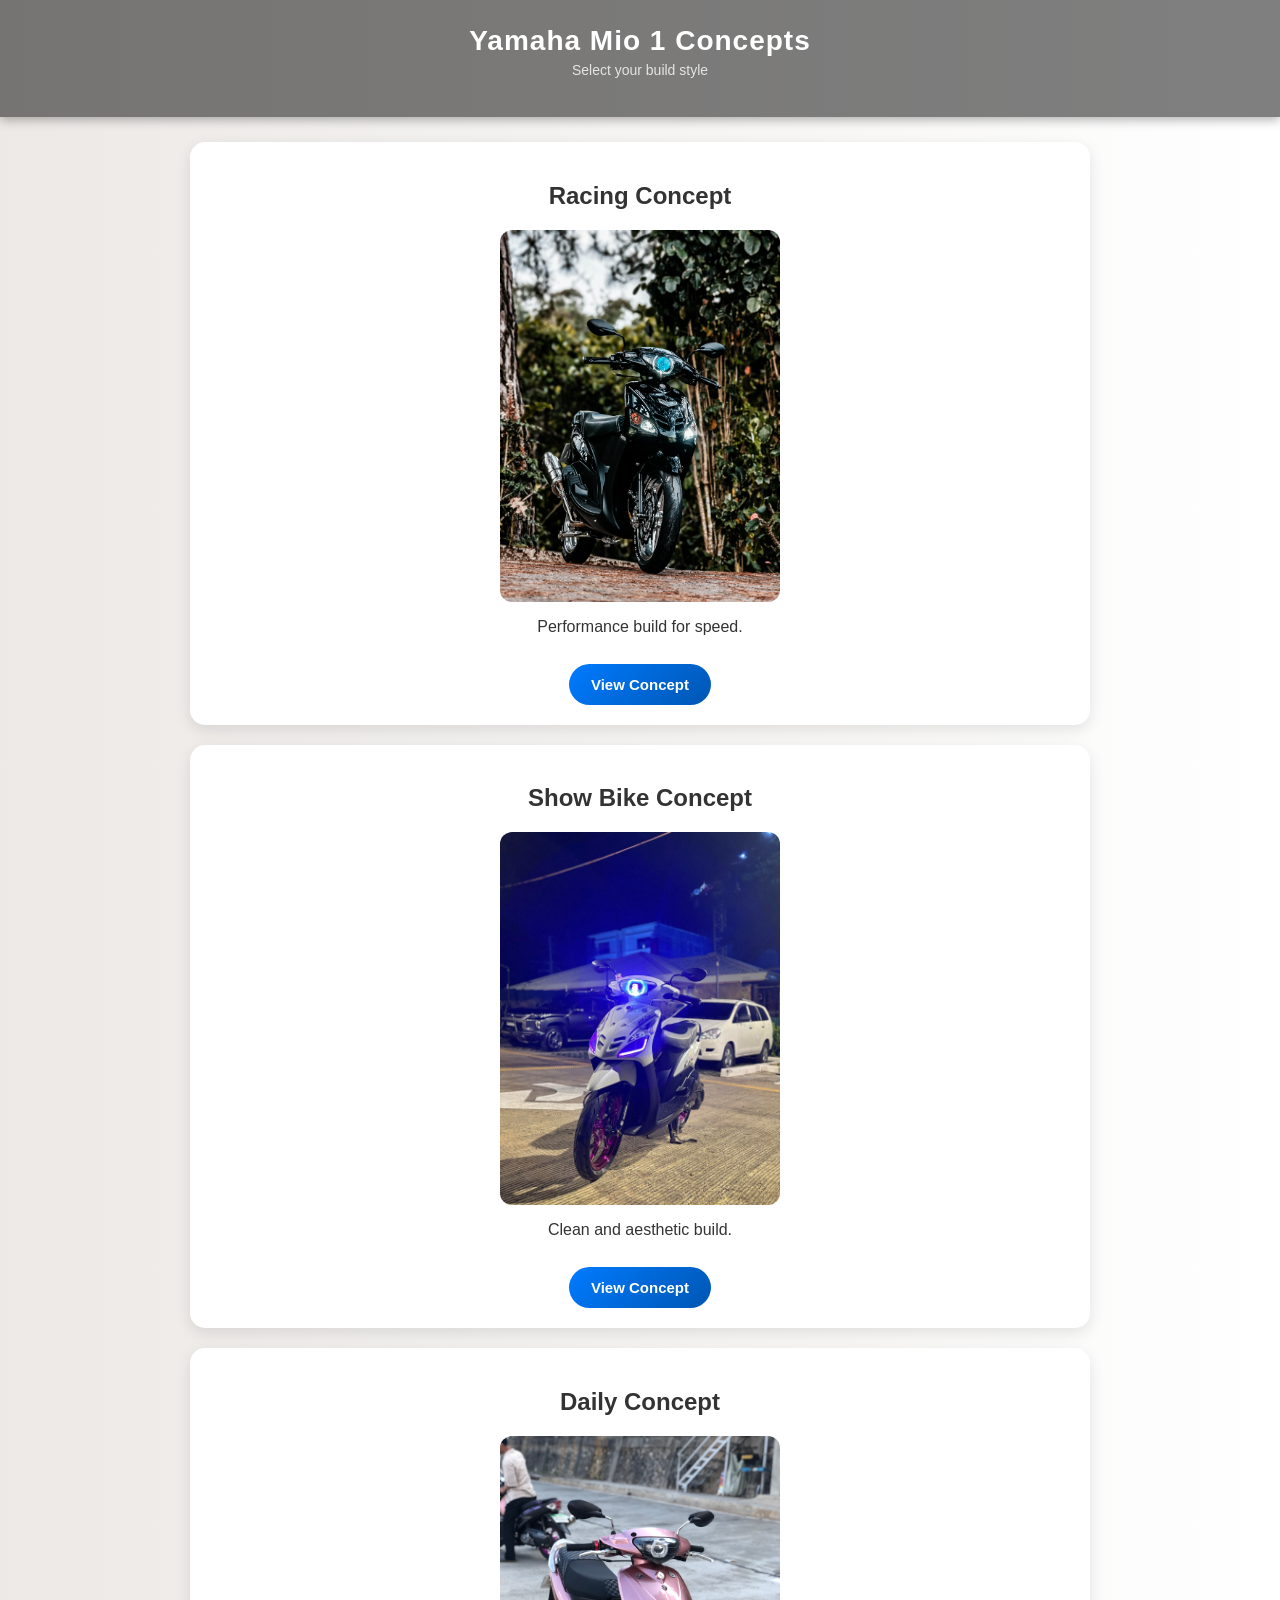
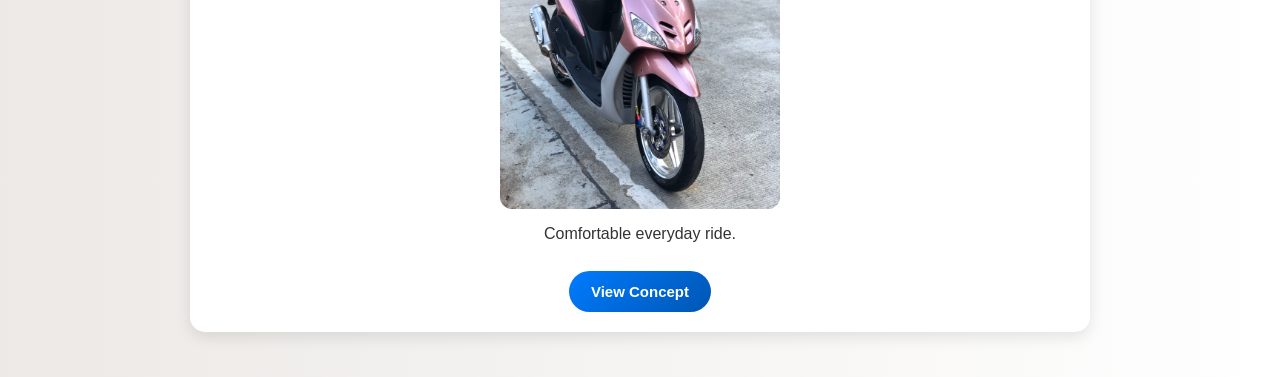
==== index.html @ 4714a1ac "Initial commit" ====
<!DOCTYPE html>
<html lang="en">
<head>
    <meta charset="UTF-8">
    <title>Yamaha Mio 1 Concepts</title>
    <link rel="stylesheet" href="style.css">
</head>
<body>

<header>
    <h1>Yamaha Mio 1 Concepts</h1>
    <p>Select your build style</p>
</header>

<div class="container">

   
    <div class="card">
        <h2>Racing Concept</h2>
        <img src="racing.jpg" alt="Racing Mio" class="clickable-img" onclick="openModal(this)">
        <p>Performance build for speed.</p>
        <a href="racing.html">View Concept</a>
    </div>

   
    <div class="card">
        <h2>Show Bike Concept</h2>
        <img src="show.jpg" alt="Show Bike Mio" class="clickable-img" onclick="openModal(this)">
        <p>Clean and aesthetic build.</p>
        <a href="showbike.html">View Concept</a>
    </div>

  
    <div class="card">
        <h2>Daily Concept</h2>
        <img src="daily.jpeg" alt="Daily Mio" class="clickable-img" onclick="openModal(this)">
        <p>Comfortable everyday ride.</p>
        <a href="daily.html">View Concept</a>
    </div>

</div>


<div id="imgModal" class="modal" onclick="closeModal()">
    <img id="modalImg">
</div>

<script>
function openModal(img) {
    document.getElementById("imgModal").style.display = "block";
    document.getElementById("modalImg").src = img.src;
}
function closeModal() {
    document.getElementById("imgModal").style.display = "none";
}
</script>

</body>
</html>
---- style.css ----
body {
    font-family: 'Segoe UI', Arial, sans-serif;
    margin: 0;
    background: linear-gradient(to right, #ece9e6, #ffffff);
    color: #333;
}


header {
    background: 
        linear-gradient(rgba(0,0,0,0.5), rgba(0,0,0,0.5)), /* dark overlay */
        url('images/motor-bg.jpg') no-repeat center center; /* motor style image */
    background-size: cover;
    color: white;
    text-align: center;
    padding: 25px 15px;
    box-shadow: 0 3px 10px rgba(0,0,0,0.3);
}

header h1 {
    margin: 0;
    font-size: 28px;
    letter-spacing: 1px;
}

header p {
    margin-top: 5px;
    font-size: 14px;
    opacity: 0.8;
}


.container {
    padding: 25px;
    max-width: 900px;
    margin: auto;
}


.card {
    background: white;
    padding: 20px;
    margin-bottom: 20px;
    border-radius: 15px;
    box-shadow: 0 5px 15px rgba(0,0,0,0.1);
    text-align: center;
    transition: transform 0.2s ease, box-shadow 0.2s ease;
}

.card:hover {
    transform: translateY(-5px);
    box-shadow: 0 10px 25px rgba(0,0,0,0.15);
}


img.clickable-img {
    width: 60%;
    max-width: 280px;
    display: block;
    margin: 0 auto 15px;
    border-radius: 12px;
    cursor: pointer;
    transition: transform 0.3s ease;
}

img.clickable-img:hover {
    transform: scale(1.05);
}


a {
    display: inline-block;
    margin-top: 12px;
    padding: 12px 22px;
    background: linear-gradient(135deg, #007BFF, #0056b3);
    color: white;
    text-decoration: none;
    border-radius: 25px;
    font-size: 15px;
    font-weight: bold;
    transition: all 0.3s ease;
}

a:hover {
    background: linear-gradient(135deg, #0056b3, #003f88);
    transform: scale(1.05);
}


.modal {
    display: none;
    position: fixed;
    z-index: 999;
    top: 0;
    left: 0;
    width: 100%;
    height: 100%;
    background: rgba(0,0,0,0.9);
}

.modal img {
    display: block;
    margin: 50px auto;
    max-width: 90%;
    max-height: 80%;
    border-radius: 10px;
}
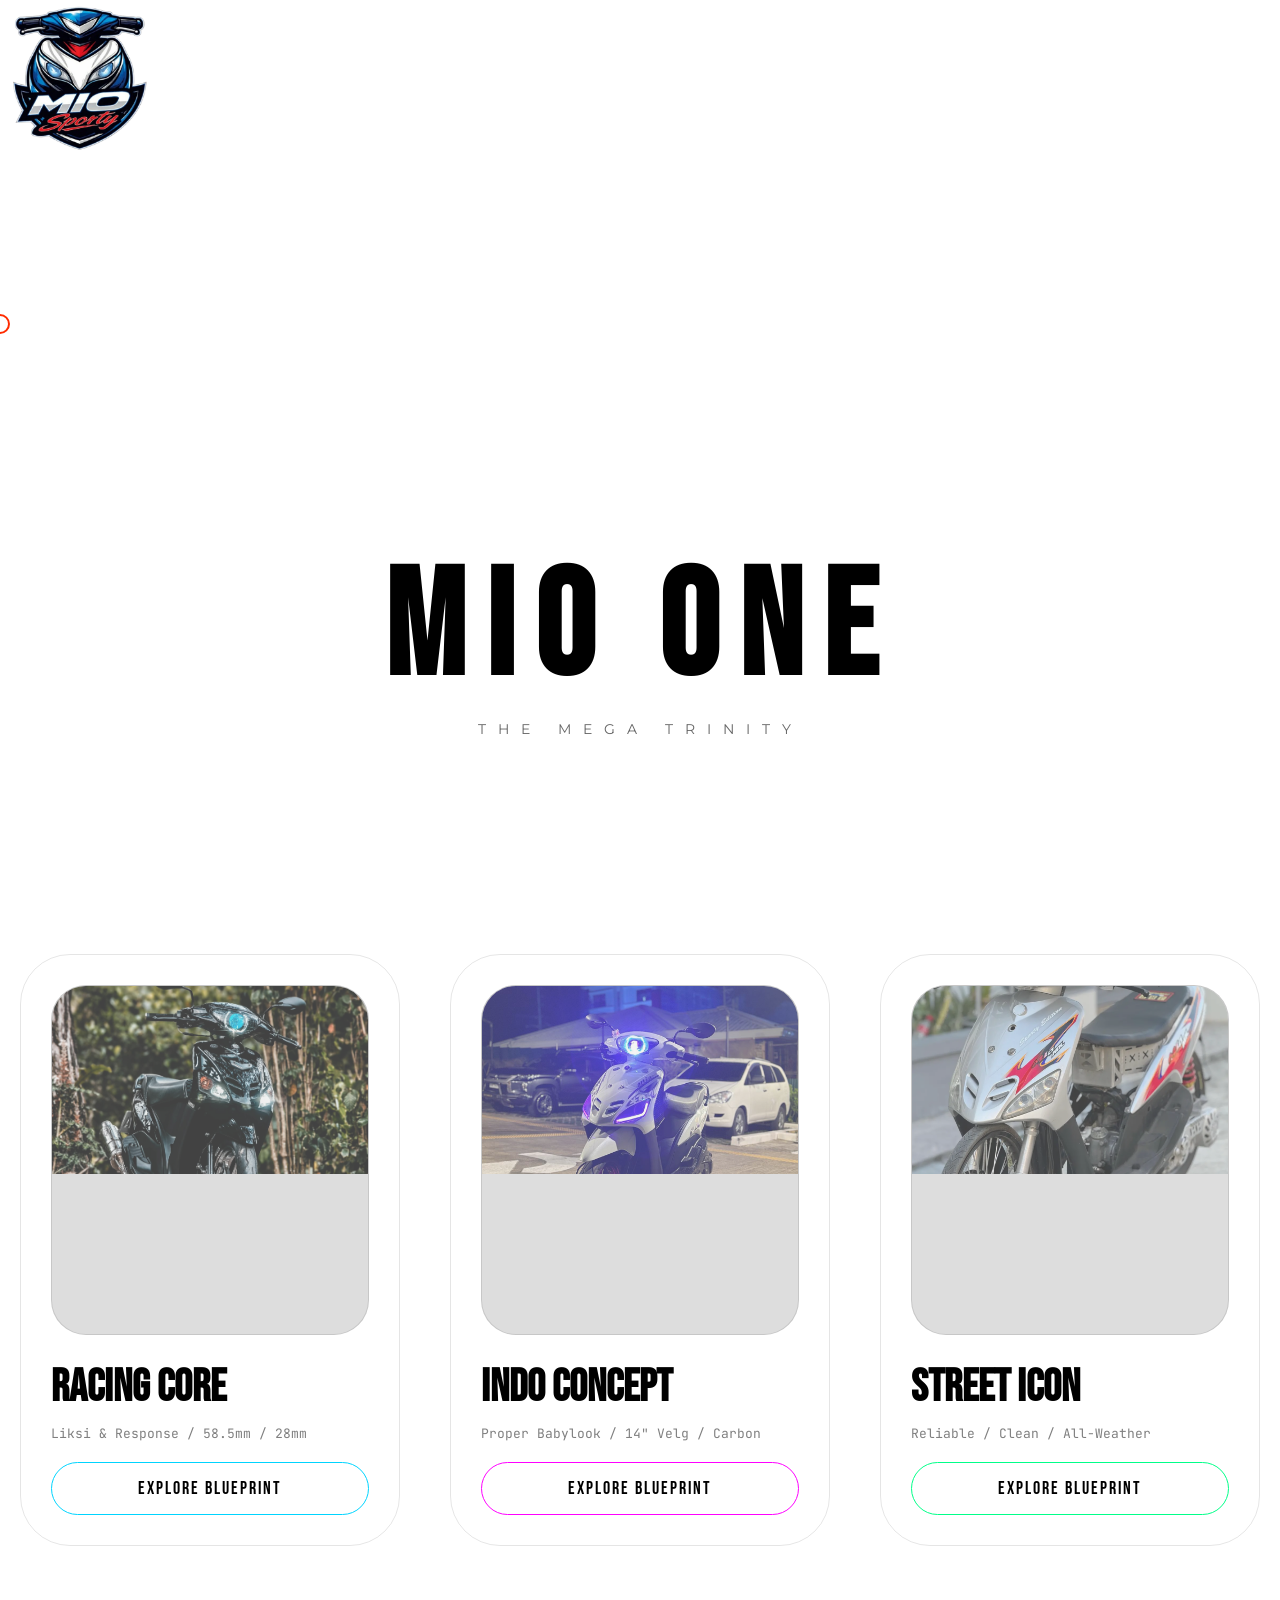
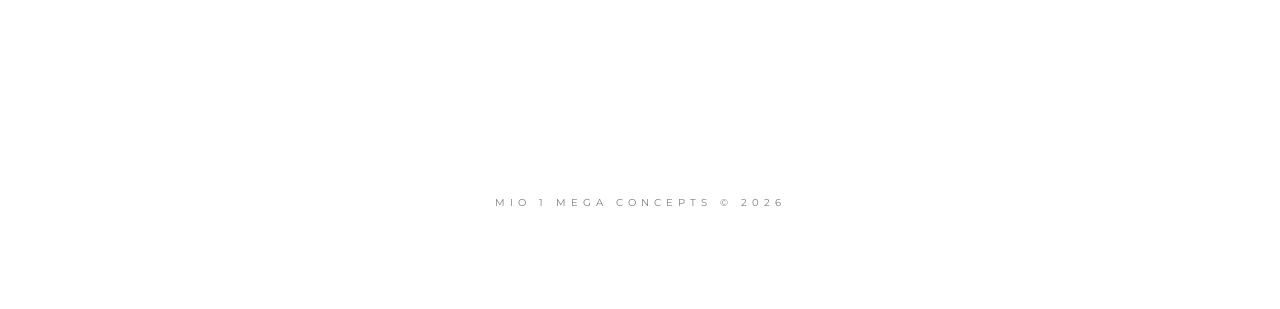
==== commit 1b1632ed: "Initial commit" ====
--- a/index.html
+++ b/index.html
@@ -2,58 +2,212 @@
 <html lang="en">
 <head>
     <meta charset="UTF-8">
-    <title>Yamaha Mio 1 Concepts</title>
-    <link rel="stylesheet" href="style.css">
+    <meta name="viewport" content="width=device-width, initial-scale=1.0">
+    <title>MIO 1 | MEGA TRINITY SHOWROOM</title>
+    <img src="logo.png">
+    <link href="https://fonts.googleapis.com/css2?family=Bebas+Neue&family=Montserrat:wght@300;400;700;900&family=JetBrains+Mono:wght@300&display=swap" rel="stylesheet">
+    <link rel="stylesheet" href="https://cdnjs.cloudflare.com/ajax/libs/font-awesome/6.4.0/css/all.min.css">
+    
+    <style>
+
+        img{
+            width:10rem;
+            height:20rem;
+            padding-bottom:10rem;
+
+        }
+        :root {
+            --primary: #00d4ff;  
+            --secondary: #ff00ff; 
+            --daily: #00ff88;    
+            --dark: #ffffff;
+            --transition: all 0.6s cubic-bezier(0.23, 1, 0.32, 1);
+        }
+
+        * { margin: 0; padding: 0; box-sizing: border-box; cursor: none; }
+        body { background: white; color: black; font-family: 'Montserrat', sans-serif; overflow-x: hidden; }
+
+        
+        body::before {
+            content: ""; position: fixed; inset: 0;
+            background: url('https://www.transparenttextures.com/patterns/asfalt-light.png');
+            opacity: 0.05; pointer-events: none; z-index: 1;
+        }
+
+        #cursor {
+            width: 20px; height: 20px; border: 2px solid var(--primary); border-radius: 50%;
+            position: fixed; pointer-events: none; z-index: 10000; transition: transform 0.1s;
+            mix-blend-mode: difference; transform: translate(-50%, -50%);
+        }
+
+       
+        #guide-modal {
+            position: fixed; inset: 0; background: rgba(255,255,255,0.98); z-index: 9999;
+            display: none; flex-direction: column; justify-content: center; align-items: center;
+            backdrop-filter: blur(30px);
+            color: black;
+        }
+        .parts-gallery {
+            display: flex; gap: 25px; width: 95%; overflow-x: auto; padding: 50px 30px;
+            scroll-behavior: smooth; scrollbar-width: none;
+        }
+        .parts-gallery::-webkit-scrollbar { display: none; }
+        .part-item { flex: 0 0 300px; background: rgba(0,0,0,0.03); border: 1px solid rgba(0,0,0,0.1); border-radius: 30px; padding: 20px; text-align: center; }
+        .part-img { width: 100%; height: 200px; border-radius: 20px; background: #ddd; margin-bottom: 15px; overflow: hidden; }
+        .part-img img { width: 100%; height: 100%; object-fit: cover; }
+
+        
+        .hero { height: 70vh; display: flex; flex-direction: column; justify-content: center; align-items: center; text-align: center; }
+        .hero h1 { font-family: 'Bebas Neue'; font-size: clamp(80px, 12vw, 150px); letter-spacing: 20px; margin-bottom: 0; color: black; }
+        .hero p { letter-spacing: 12px; opacity: 0.6; font-size: 14px; color: black; }
+
+        
+        .container { padding: 0 20px 150px; max-width: 1400px; margin: auto; position: relative; z-index: 2; }
+        .grid { display: grid; grid-template-columns: repeat(auto-fit, minmax(380px, 1fr)); gap: 50px; }
+
+        .concept-card {
+            background: transparent; border: 1px solid rgba(0,0,0,0.1);
+            border-radius: 50px; padding: 30px; 
+            position: relative; overflow: hidden; display: flex; flex-direction: column;
+        }
+
+       
+        .model-preview {
+            width: 100%; height: 350px; background: #ddd; border-radius: 35px;
+            margin-bottom: 25px; overflow: hidden; border: 1px solid rgba(0,0,0,0.1);
+            position: relative;
+        }
+        .model-preview img { width: 100%; height: 100%; object-fit: cover; transition: 0.8s; opacity: 0.7; }
+
+        .card-title { font-family: 'Bebas Neue'; font-size: 45px; margin-bottom: 10px; color: black; }
+        .view-btn {
+            margin-top: 20px; padding: 15px; border-radius: 50px; border: 1px solid var(--card-color);
+            background: transparent; color: black; font-family: 'Bebas Neue'; font-size: 18px;
+            letter-spacing: 2px; transition: 0.3s;
+        }
+        p { color: black; }
+
+        footer { padding: 100px; text-align: center; opacity: 0.5; font-size: 10px; letter-spacing: 5px; color: black; }
+        .close-modal { margin-top: 30px; padding: 15px 50px; border-radius: 50px; border: 1px solid black; background: transparent; color: black; font-family: 'Bebas Neue'; cursor: pointer; }
+    </style>
 </head>
 <body>
 
-<header>
-    <h1>Yamaha Mio 1 Concepts</h1>
-    <p>Select your build style</p>
-</header>
-
-<div class="container">
-
-   
-    <div class="card">
-        <h2>Racing Concept</h2>
-        <img src="racing.jpg" alt="Racing Mio" class="clickable-img" onclick="openModal(this)">
-        <p>Performance build for speed.</p>
-        <a href="racing.html">View Concept</a>
+    <div id="cursor"></div>
+
+    <div id="guide-modal">
+        <div style="text-align: center; margin-bottom: 20px;">
+            <h2 id="modal-title" style="font-family: 'Bebas Neue'; font-size: 60px;">BLUEPRINT</h2>
+            <p style="opacity: 0.4; letter-spacing: 5px; font-family: 'JetBrains Mono'; font-size: 10px;">TECHNICAL COMPONENTS</p>
+        </div>
+        <div class="parts-gallery" id="parts-gallery"></div>
+        <button class="close-modal" onclick="closeGuide()">RETURN TO SHOWROOM</button>
     </div>
 
-   
-    <div class="card">
-        <h2>Show Bike Concept</h2>
-        <img src="show.jpg" alt="Show Bike Mio" class="clickable-img" onclick="openModal(this)">
-        <p>Clean and aesthetic build.</p>
-        <a href="showbike.html">View Concept</a>
+    <div id="main-content">
+        <section class="hero">
+            <h1>MIO ONE</h1>
+            <p>THE MEGA TRINITY</p>
+            
+        </section>
+
+        <div class="container">
+            <div class="grid">
+                
+                <div class="concept-card" style="--card-color: var(--primary);">
+                    <div class="model-preview">
+                        <img src="racing.jpg" alt="Racing Model">
+                    </div>
+                    <h2 class="card-title">RACING CORE</h2>
+                    <p style="font-size: 13px; opacity: 0.5; font-family: 'JetBrains Mono';">Liksi & Response / 58.5mm / 28mm</p>
+                    <button class="view-btn" onclick="openGuide('racing')">EXPLORE BLUEPRINT</button>
+                </div>
+
+                <div class="concept-card" style="--card-color: var(--secondary);">
+                    <div class="model-preview">
+                        <img src="show.jpg" alt="Indo Model">
+                    </div>
+                    <h2 class="card-title">INDO CONCEPT</h2>
+                    <p style="font-size: 13px; opacity: 0.5; font-family: 'JetBrains Mono';">Proper Babylook / 14" Velg / Carbon</p>
+                    <button class="view-btn" onclick="openGuide('indo')">EXPLORE BLUEPRINT</button>
+                </div>
+
+                <div class="concept-card" style="--card-color: var(--daily);">
+                    <div class="model-preview">
+                        <img src="street.webp" alt="Street Model">
+                    </div>
+                    <h2 class="card-title">STREET ICON</h2>
+                    <p style="font-size: 13px; opacity: 0.5; font-family: 'JetBrains Mono';">Reliable / Clean / All-Weather</p>
+                    <button class="view-btn" onclick="openGuide('street')">EXPLORE BLUEPRINT</button>
+                </div>
+
+            </div>
+        </div>
+
+        <footer>MIO 1 MEGA CONCEPTS &copy; 2026</footer>
     </div>
 
-  
-    <div class="card">
-        <h2>Daily Concept</h2>
-        <img src="daily.jpeg" alt="Daily Mio" class="clickable-img" onclick="openModal(this)">
-        <p>Comfortable everyday ride.</p>
-        <a href="daily.html">View Concept</a>
-    </div>
-
-</div>
-
-
-<div id="imgModal" class="modal" onclick="closeModal()">
-    <img id="modalImg">
-</div>
-
-<script>
-function openModal(img) {
-    document.getElementById("imgModal").style.display = "block";
-    document.getElementById("modalImg").src = img.src;
-}
-function closeModal() {
-    document.getElementById("imgModal").style.display = "none";
-}
-</script>
-
+    <script>
+        const cursor = document.getElementById('cursor');
+        document.addEventListener('mousemove', e => {
+            cursor.style.left = e.clientX + 'px'; cursor.style.top = e.clientY + 'px';
+        });
+
+        const modal = document.getElementById('guide-modal');
+        const gallery = document.getElementById('parts-gallery');
+        const mTitle = document.getElementById('modal-title');
+
+        const buildData = {
+            indo: {
+                title: "INDO CONCEPT BLUEPRINT",
+                color: "#ff00ff",
+                parts: [
+                    { name: "Bi-Led Projector", desc: "Full RGB", img: "bilet.jpg" },
+                    { name: "Bom x mags", desc: "Full Cnc Neck Breaker", img: "mags.jpg" },
+                    { name: "Somjin Carbon Seat", desc: "Indo Stitched Pattern", img: "seat.jpg" }
+                ]
+            },
+            racing: {
+                title: "RACING CORE BLUEPRINT",
+                color: "#00d4ff",
+                parts: [
+                    { name: "58.5mm TDR Block", desc: "Ceramic Cylinder Kit", img: "block.jpg" },
+                    { name: "Keihin PE28", desc: "Sudco Tuned Carb", img: "carb.webp"}
+                ]
+            },
+            street: {
+                title: "STREET ICON BLUEPRINT",
+                color: "#00ff88",
+                parts: [
+                    { name: "Rim Set", desc: "High Reliability mags", img: "rim.webp" },
+                    { name: "Ubox Jrp", desc: "stylist", img: "ubox.jpg" }
+                ]
+            }
+        };
+
+        function openGuide(concept) {
+            const data = buildData[concept];
+            mTitle.innerText = data.title;
+            mTitle.style.color = data.color;
+            gallery.innerHTML = ''; 
+            data.parts.forEach(part => {
+                const item = document.createElement('div');
+                item.className = 'part-item';
+                item.innerHTML = `
+                    <div class="part-img"><img src="${part.img}"></div>
+                    <div class="part-name" style="color:${data.color}">${part.name}</div>
+                    <p style="font-size:10px; opacity:0.5; font-family:'JetBrains Mono'">${part.desc}</p>
+                `;
+                gallery.appendChild(item);
+            });
+            modal.style.display = 'flex';
+            document.body.style.overflow = 'hidden';
+        }
+
+        function closeGuide() {
+            modal.style.display = 'none';
+            document.body.style.overflow = 'auto';
+        }
+    </script>
 </body>
 </html>
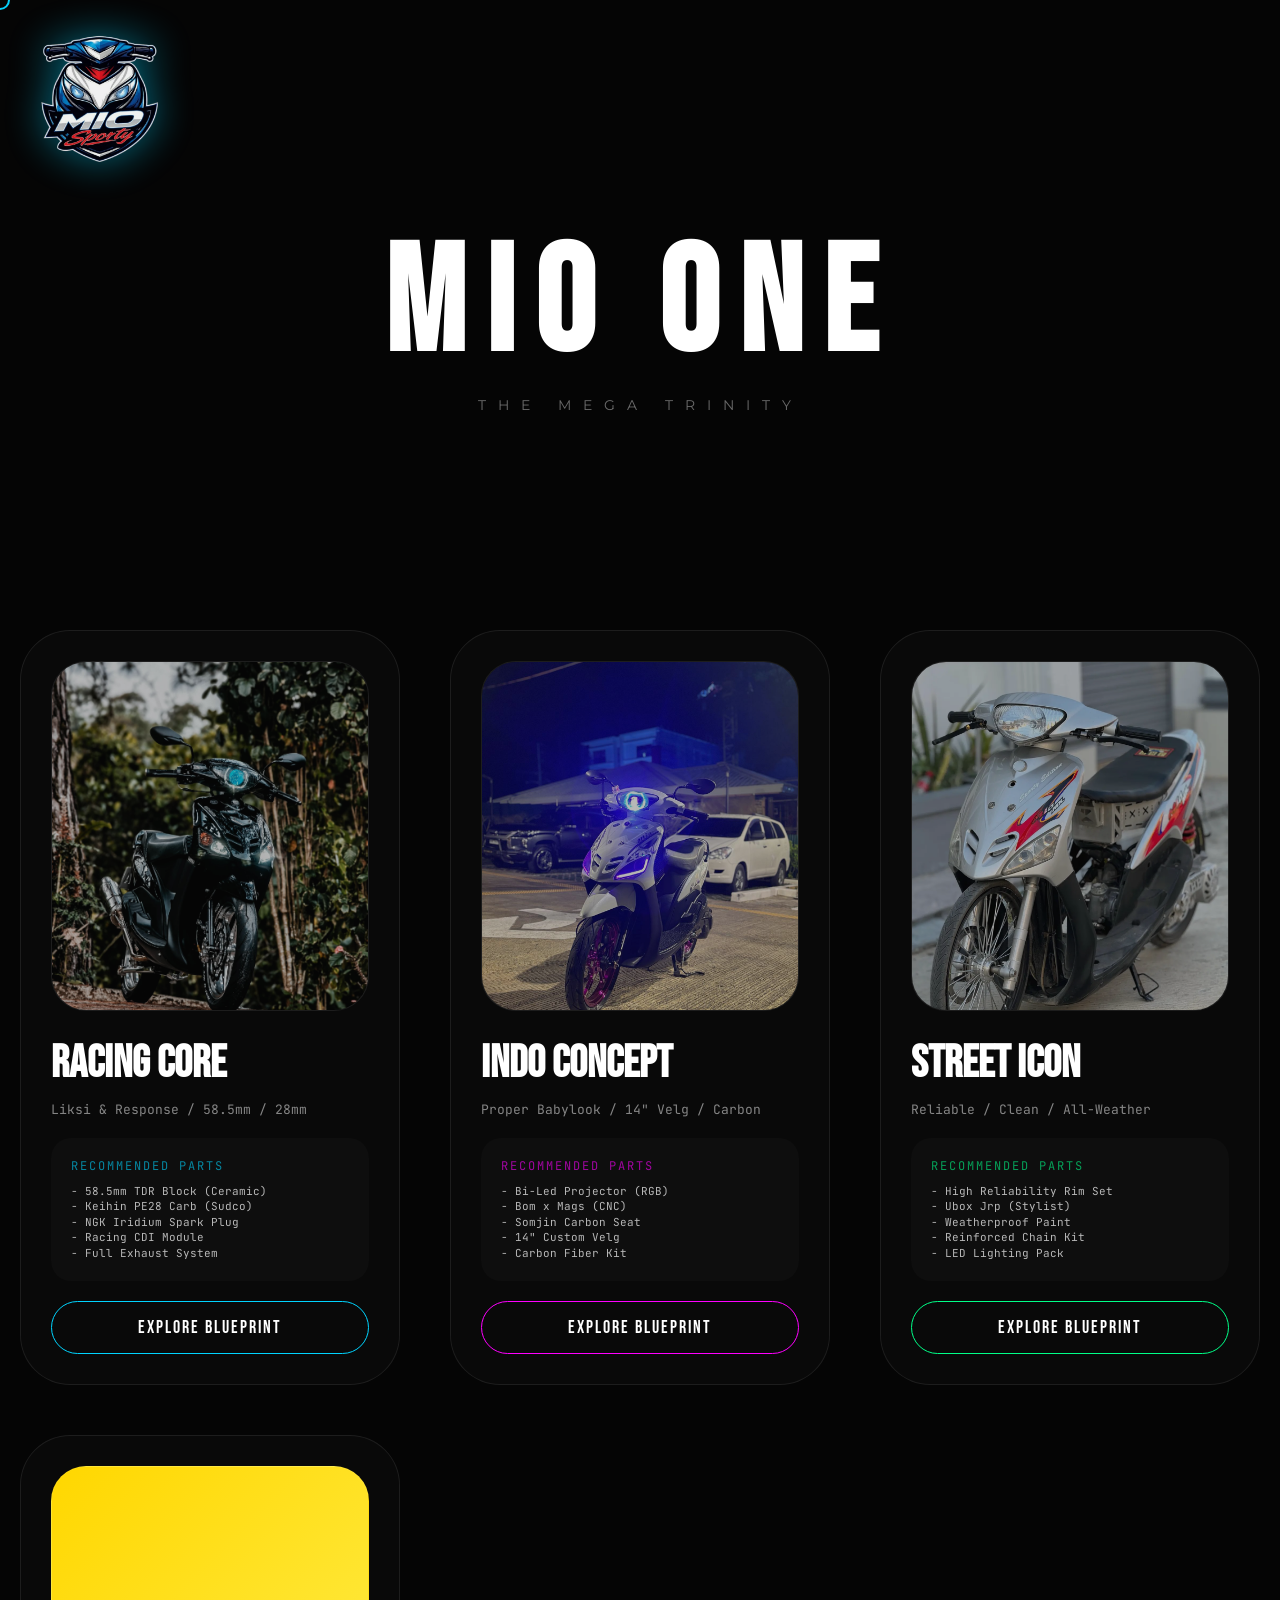
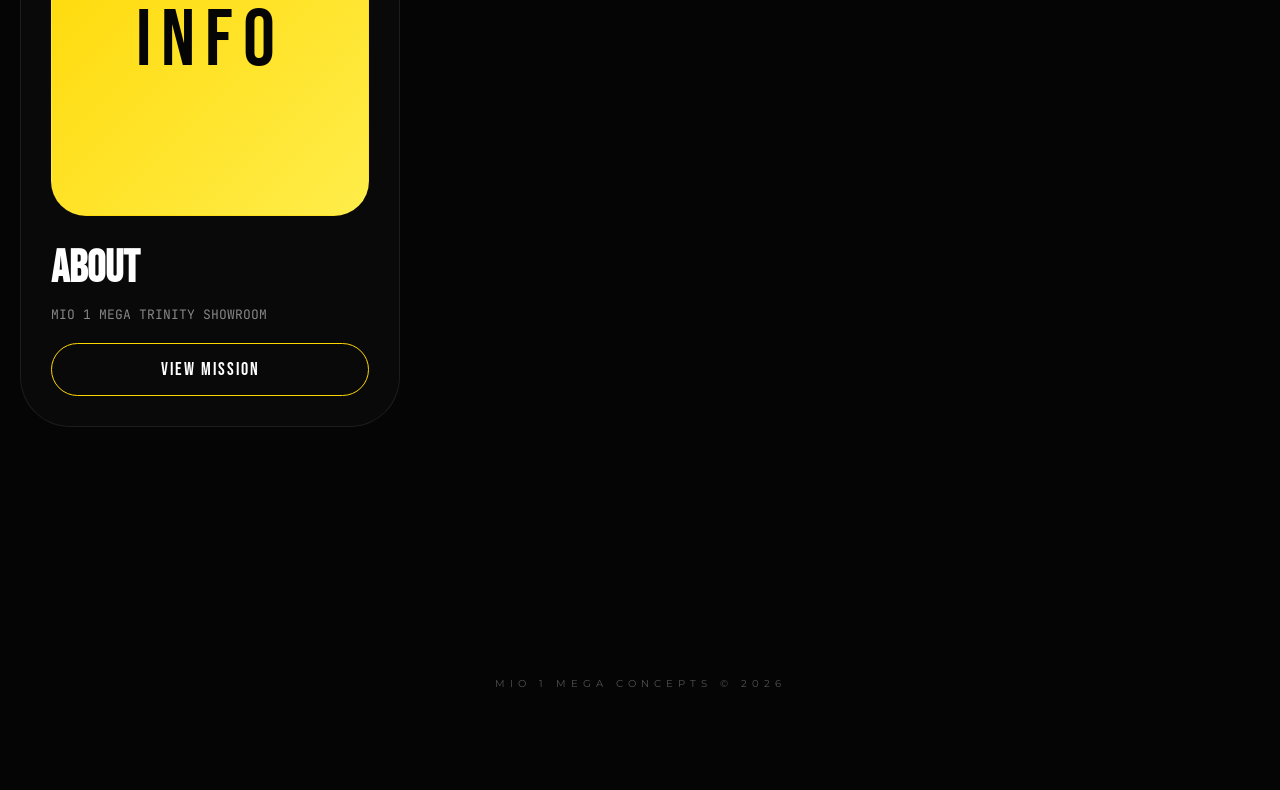
==== commit 7d8e57f3: "Initial commit" ====
--- a/index.html
+++ b/index.html
@@ -4,34 +4,38 @@
     <meta charset="UTF-8">
     <meta name="viewport" content="width=device-width, initial-scale=1.0">
     <title>MIO 1 | MEGA TRINITY SHOWROOM</title>
-    <img src="logo.png">
     <link href="https://fonts.googleapis.com/css2?family=Bebas+Neue&family=Montserrat:wght@300;400;700;900&family=JetBrains+Mono:wght@300&display=swap" rel="stylesheet">
     <link rel="stylesheet" href="https://cdnjs.cloudflare.com/ajax/libs/font-awesome/6.4.0/css/all.min.css">
     
     <style>
 
-        img{
-            width:10rem;
-            height:20rem;
-            padding-bottom:10rem;
-
-        }
         :root {
             --primary: #00d4ff;  
             --secondary: #ff00ff; 
             --daily: #00ff88;    
-            --dark: #ffffff;
+            --dark: #050505;
+            --about-color: #ffd700;
             --transition: all 0.6s cubic-bezier(0.23, 1, 0.32, 1);
         }
 
         * { margin: 0; padding: 0; box-sizing: border-box; cursor: none; }
-        body { background: white; color: black; font-family: 'Montserrat', sans-serif; overflow-x: hidden; }
-
+        body { background: var(--dark); color: white; font-family: 'Montserrat', sans-serif; overflow-x: hidden; }
+
+        .logo {
+            position: absolute;
+            top: 30px;
+            left: 30px;
+            width: 140px;
+            height: auto;
+            z-index: 10;
+            filter: drop-shadow(0 0 20px rgba(0,212,255,0.5));
+            opacity: 0.95;
+        }
         
         body::before {
             content: ""; position: fixed; inset: 0;
             background: url('https://www.transparenttextures.com/patterns/asfalt-light.png');
-            opacity: 0.05; pointer-events: none; z-index: 1;
+            opacity: 0.15; pointer-events: none; z-index: 1;
         }
 
         #cursor {
@@ -42,58 +46,122 @@
 
        
         #guide-modal {
-            position: fixed; inset: 0; background: rgba(255,255,255,0.98); z-index: 9999;
+            position: fixed; inset: 0; background: rgba(0,0,0,0.98); z-index: 9999;
             display: none; flex-direction: column; justify-content: center; align-items: center;
             backdrop-filter: blur(30px);
-            color: black;
         }
         .parts-gallery {
             display: flex; gap: 25px; width: 95%; overflow-x: auto; padding: 50px 30px;
             scroll-behavior: smooth; scrollbar-width: none;
         }
         .parts-gallery::-webkit-scrollbar { display: none; }
-        .part-item { flex: 0 0 300px; background: rgba(0,0,0,0.03); border: 1px solid rgba(0,0,0,0.1); border-radius: 30px; padding: 20px; text-align: center; }
-        .part-img { width: 100%; height: 200px; border-radius: 20px; background: #ddd; margin-bottom: 15px; overflow: hidden; }
+        .part-item { flex: 0 0 300px; background: rgba(255,255,255,0.03); border: 1px solid rgba(255,255,255,0.1); border-radius: 30px; padding: 20px; text-align: center; }
+        .part-img { width: 100%; height: 200px; border-radius: 20px; background: #111; margin-bottom: 15px; overflow: hidden; }
         .part-img img { width: 100%; height: 100%; object-fit: cover; }
 
+        .about-content {
+            max-width: 800px;
+            padding: 60px 40px;
+            text-align: center;
+            background: rgba(255,255,255,0.02);
+            border: 1px solid rgba(255,215,0,0.2);
+            border-radius: 30px;
+            backdrop-filter: blur(10px);
+        }
+        .about-title { 
+            font-family: 'Bebas Neue'; 
+            font-size: 70px; 
+            color: var(--about-color);
+            letter-spacing: 15px;
+            margin-bottom: 20px;
+            text-shadow: 0 0 30px var(--about-color);
+        }
+        .about-subtitle { 
+            font-family: 'JetBrains Mono'; 
+            font-size: 12px; 
+            opacity: 0.6; 
+            letter-spacing: 4px;
+            margin-bottom: 40px;
+        }
+        .about-text { 
+            font-size: 16px; 
+            line-height: 1.8; 
+            opacity: 0.9;
+            max-width: 600px;
+            margin: 0 auto 30px;
+        }
         
-        .hero { height: 70vh; display: flex; flex-direction: column; justify-content: center; align-items: center; text-align: center; }
-        .hero h1 { font-family: 'Bebas Neue'; font-size: clamp(80px, 12vw, 150px); letter-spacing: 20px; margin-bottom: 0; color: black; }
-        .hero p { letter-spacing: 12px; opacity: 0.6; font-size: 14px; color: black; }
+        .hero { 
+            height: 70vh; 
+            display: flex; 
+            flex-direction: column; 
+            justify-content: center; 
+            align-items: center; 
+            text-align: center; 
+            position: relative;
+        }
+        .hero h1 { font-family: 'Bebas Neue'; font-size: clamp(80px, 12vw, 150px); letter-spacing: 20px; margin-bottom: 0; }
+        .hero p { letter-spacing: 12px; opacity: 0.4; font-size: 14px; }
 
         
         .container { padding: 0 20px 150px; max-width: 1400px; margin: auto; position: relative; z-index: 2; }
         .grid { display: grid; grid-template-columns: repeat(auto-fit, minmax(380px, 1fr)); gap: 50px; }
 
         .concept-card {
-            background: transparent; border: 1px solid rgba(0,0,0,0.1);
-            border-radius: 50px; padding: 30px; 
+            background: rgba(255,255,255,0.02); border: 1px solid rgba(255,255,255,0.08);
+            border-radius: 50px; padding: 30px; transition: var(--transition);
             position: relative; overflow: hidden; display: flex; flex-direction: column;
         }
 
        
         .model-preview {
-            width: 100%; height: 350px; background: #ddd; border-radius: 35px;
-            margin-bottom: 25px; overflow: hidden; border: 1px solid rgba(0,0,0,0.1);
+            width: 100%; height: 350px; background: #111; border-radius: 35px;
+            margin-bottom: 25px; overflow: hidden; border: 1px solid rgba(255,255,255,0.05);
             position: relative;
         }
         .model-preview img { width: 100%; height: 100%; object-fit: cover; transition: 0.8s; opacity: 0.7; }
-
-        .card-title { font-family: 'Bebas Neue'; font-size: 45px; margin-bottom: 10px; color: black; }
+        .concept-card:hover .model-preview img { transform: scale(1.1); opacity: 1; }
+
+        .card-title { font-family: 'Bebas Neue'; font-size: 45px; margin-bottom: 10px; }
         .view-btn {
             margin-top: 20px; padding: 15px; border-radius: 50px; border: 1px solid var(--card-color);
-            background: transparent; color: black; font-family: 'Bebas Neue'; font-size: 18px;
+            background: transparent; color: white; font-family: 'Bebas Neue'; font-size: 18px;
             letter-spacing: 2px; transition: 0.3s;
         }
-        p { color: black; }
-
-        footer { padding: 100px; text-align: center; opacity: 0.5; font-size: 10px; letter-spacing: 5px; color: black; }
-        .close-modal { margin-top: 30px; padding: 15px 50px; border-radius: 50px; border: 1px solid black; background: transparent; color: black; font-family: 'Bebas Neue'; cursor: pointer; }
+        .concept-card:hover { transform: translateY(-20px); border-color: var(--card-color); background: rgba(255,255,255,0.04); }
+        .concept-card:hover .view-btn { background: var(--card-color); color: black; box-shadow: 0 0 30px var(--card-color); }
+
+        /* RECOMMENDED PARTS SECTION */
+        .rec-parts {
+            margin-top: 20px;
+            padding: 20px;
+            background: rgba(255,255,255,0.02);
+            border: 1px solid rgba(var(--card-color), 0.3);
+            border-radius: 20px;
+            font-family: 'JetBrains Mono', monospace;
+        }
+        .rec-title {
+            font-size: 12px;
+            opacity: 0.6;
+            margin-bottom: 10px;
+            letter-spacing: 2px;
+            color: var(--card-color);
+        }
+        .rec-list {
+            font-size: 11px;
+            line-height: 1.4;
+            opacity: 0.7;
+        }
+
+        footer { padding: 100px; text-align: center; opacity: 0.3; font-size: 10px; letter-spacing: 5px; }
+        .close-modal { margin-top: 30px; padding: 15px 50px; border-radius: 50px; border: 1px solid white; background: transparent; color: white; font-family: 'Bebas Neue'; cursor: pointer; }
     </style>
 </head>
 <body>
 
     <div id="cursor"></div>
+
+    <img src="logo.png" class="logo" alt="MIO Logo">
 
     <div id="guide-modal">
         <div style="text-align: center; margin-bottom: 20px;">
@@ -120,6 +188,18 @@
                     </div>
                     <h2 class="card-title">RACING CORE</h2>
                     <p style="font-size: 13px; opacity: 0.5; font-family: 'JetBrains Mono';">Liksi & Response / 58.5mm / 28mm</p>
+                    
+                    <div class="rec-parts">
+                        <div class="rec-title">RECOMMENDED PARTS</div>
+                        <div class="rec-list">
+                            - 58.5mm TDR Block (Ceramic)<br>
+                            - Keihin PE28 Carb (Sudco)<br>
+                            - NGK Iridium Spark Plug<br>
+                            - Racing CDI Module<br>
+                            - Full Exhaust System
+                        </div>
+                    </div>
+                    
                     <button class="view-btn" onclick="openGuide('racing')">EXPLORE BLUEPRINT</button>
                 </div>
 
@@ -129,6 +209,18 @@
                     </div>
                     <h2 class="card-title">INDO CONCEPT</h2>
                     <p style="font-size: 13px; opacity: 0.5; font-family: 'JetBrains Mono';">Proper Babylook / 14" Velg / Carbon</p>
+                    
+                    <div class="rec-parts">
+                        <div class="rec-title">RECOMMENDED PARTS</div>
+                        <div class="rec-list">
+                            - Bi-Led Projector (RGB)<br>
+                            - Bom x Mags (CNC)<br>
+                            - Somjin Carbon Seat<br>
+                            - 14" Custom Velg<br>
+                            - Carbon Fiber Kit
+                        </div>
+                    </div>
+                    
                     <button class="view-btn" onclick="openGuide('indo')">EXPLORE BLUEPRINT</button>
                 </div>
 
@@ -138,7 +230,32 @@
                     </div>
                     <h2 class="card-title">STREET ICON</h2>
                     <p style="font-size: 13px; opacity: 0.5; font-family: 'JetBrains Mono';">Reliable / Clean / All-Weather</p>
+                    
+                    <div class="rec-parts">
+                        <div class="rec-title">RECOMMENDED PARTS</div>
+                        <div class="rec-list">
+                            - High Reliability Rim Set<br>
+                            - Ubox Jrp (Stylist)<br>
+                            - Weatherproof Paint<br>
+                            - Reinforced Chain Kit<br>
+                            - LED Lighting Pack
+                        </div>
+                    </div>
+                    
                     <button class="view-btn" onclick="openGuide('street')">EXPLORE BLUEPRINT</button>
+                </div>
+
+                <!-- ABOUT TAB -->
+                <div class="concept-card" style="--card-color: var(--about-color);">
+                    <div class="model-preview" style="background: linear-gradient(135deg, var(--about-color), #ffed4a);">
+                        <div style="height: 100%; display: flex; align-items: center; justify-content: center; font-family: 'Bebas Neue'; font-size: 80px; color: var(--dark); letter-spacing: 10px;">
+                            INFO
+                        </div>
+                    </div>
+                    <h2 class="card-title">ABOUT</h2>
+                    <p style="font-size: 13px; opacity: 0.5; font-family: 'JetBrains Mono';">MIO 1 MEGA TRINITY SHOWROOM</p>
+                    
+                    <button class="view-btn" onclick="openGuide('about')">VIEW MISSION</button>
                 </div>
 
             </div>
@@ -182,6 +299,26 @@
                     { name: "Rim Set", desc: "High Reliability mags", img: "rim.webp" },
                     { name: "Ubox Jrp", desc: "stylist", img: "ubox.jpg" }
                 ]
+            },
+            about: {
+                title: "MIO 1 MEGA TRINITY",
+                color: "#ffd700",
+                content: `
+                    <div class="about-content">
+                        <div class="about-title">MISSION</div>
+                        <div class="about-subtitle">THE ULTIMATE MIO SHOWROOM</div>
+                        <div class="about-text">
+                            Welcome to the future of MIO customization. MIO 1 Mega Trinity presents three legendary builds: 
+                            Racing Core for track domination, Indo Concept for ultimate street style, and Street Icon for everyday perfection.
+                            <br><br>
+                            Explore technical blueprints, recommended parts, and premium components engineered for performance, style, and reliability.
+                            This is where MIO dreams become reality.
+                        </div>
+                        <div style="font-family: 'JetBrains Mono'; font-size: 11px; opacity: 0.6; letter-spacing: 2px;">
+                            BUILT FOR ENTHUSIASTS | 2026 VISION
+                        </div>
+                    </div>
+                `
             }
         };
 
@@ -189,17 +326,25 @@
             const data = buildData[concept];
             mTitle.innerText = data.title;
             mTitle.style.color = data.color;
-            gallery.innerHTML = ''; 
-            data.parts.forEach(part => {
-                const item = document.createElement('div');
-                item.className = 'part-item';
-                item.innerHTML = `
-                    <div class="part-img"><img src="${part.img}"></div>
-                    <div class="part-name" style="color:${data.color}">${part.name}</div>
-                    <p style="font-size:10px; opacity:0.5; font-family:'JetBrains Mono'">${part.desc}</p>
-                `;
-                gallery.appendChild(item);
-            });
+            
+            if (data.content) {
+                // About modal - show full content
+                gallery.innerHTML = data.content;
+            } else {
+                // Parts gallery modal
+                gallery.innerHTML = ''; 
+                data.parts.forEach(part => {
+                    const item = document.createElement('div');
+                    item.className = 'part-item';
+                    item.innerHTML = `
+                        <div class="part-img"><img src="${part.img}"></div>
+                        <div class="part-name" style="color:${data.color}">${part.name}</div>
+                        <p style="font-size:10px; opacity:0.5; font-family:'JetBrains Mono'">${part.desc}</p>
+                    `;
+                    gallery.appendChild(item);
+                });
+            }
+            
             modal.style.display = 'flex';
             document.body.style.overflow = 'hidden';
         }
